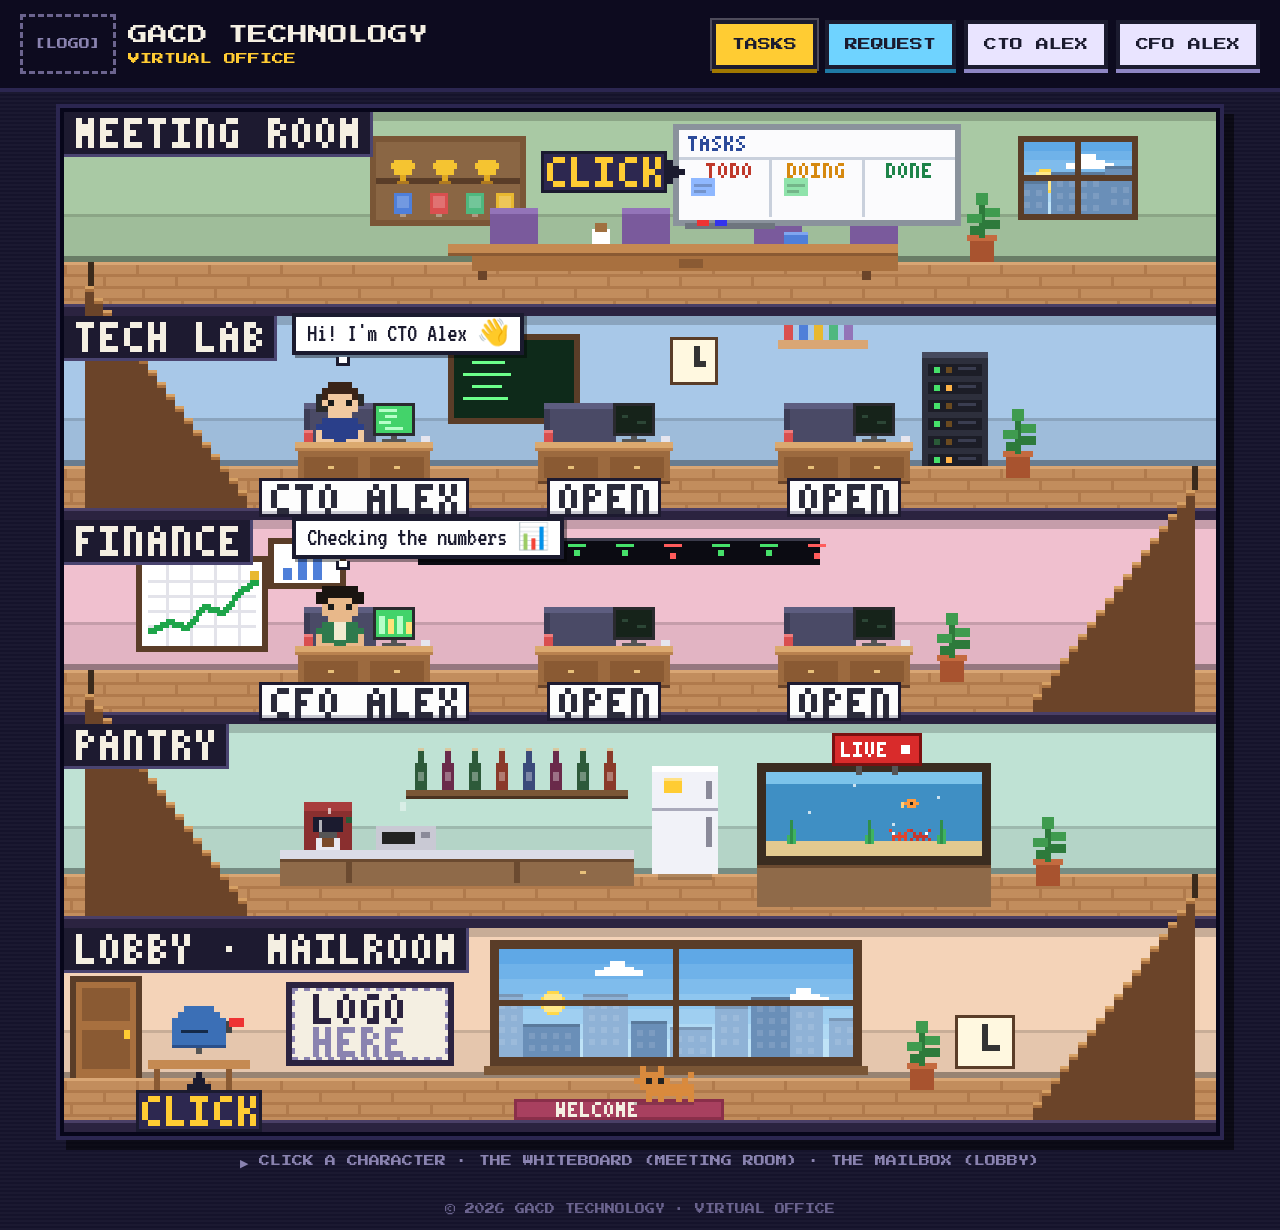
==== index.html @ 8dbf0a9b "Initial commit" ====
<!DOCTYPE html><html lang="en"><head><meta charset="UTF-8"><meta name="viewport" content="width=device-width,initial-scale=1">
<title>GACD Technology — Virtual Office</title><link rel="stylesheet" href="fonts/fonts.css"><link rel="stylesheet" href="styles.css"></head><body>
<header class="top"><div class="logo-slot" title="Logo placeholder — replace with your logo">[LOGO]</div><div class="brand">GACD TECHNOLOGY<small>VIRTUAL OFFICE</small></div>
<nav><button class="pxb" data-open="tasks">TASKS</button><button class="pxb alt" data-open="contact">REQUEST</button><button class="pxb ghost" data-staff="cto">CTO ALEX</button><button class="pxb ghost" data-staff="cfo">CFO ALEX</button></nav></header>
<main><p class="swipe">◀ SWIPE SIDEWAYS TO LOOK AROUND ▶</p>
<div class="stage" id="stage"><div id="world"><canvas id="cv" aria-label="Pixel-art virtual office with CTO Alex and CFO Alex" role="img"></canvas><div id="bubbles"></div></div></div>
<p class="legend">▶ CLICK A CHARACTER · THE WHITEBOARD (MEETING ROOM) · THE MAILBOX (LOBBY)</p></main>
<div id="card" class="card" hidden><button class="x" data-close aria-label="Close">X</button><canvas id="av" width="12" height="13"></canvas><h3 id="c-name"></h3><p id="c-title" class="muted"></p><span class="online"><b class="dot"></b>ONLINE</span><ul id="c-list"></ul><button class="pxb" id="c-assign">ASSIGN A TASK</button></div>
<div class="overlay" id="tasks" hidden><div class="panel wide"><button class="x" data-close aria-label="Close">X</button><h2>TASK BOARD</h2>
<form id="tf" class="row"><input id="tt" placeholder="What needs doing?" required><select id="ta"><option>CTO Alex</option><option>CFO Alex</option></select><button class="pxb">ADD</button></form>
<div class="cols"><div class="col" data-s="todo"><h4>TO DO</h4><div class="list"></div></div><div class="col" data-s="doing"><h4>IN PROGRESS</h4><div class="list"></div></div><div class="col" data-s="done"><h4>DONE</h4><div class="list"></div></div></div>
<p class="muted small">Saved in this browser only.</p></div></div>
<div class="overlay" id="contact" hidden><div class="panel"><button class="x" data-close aria-label="Close">X</button><h2>SEND A REQUEST</h2>
<form id="cf" class="stack"><input name="name" placeholder="Your name" required><input name="email" type="email" placeholder="Email" required><select name="to"><option>CTO Alex</option><option>CFO Alex</option></select><textarea name="msg" placeholder="How can we help?" required></textarea><button class="pxb">SAVE REQUEST</button><p id="cm" class="muted small"></p></form>
<p class="muted small">Phone: [Placeholder] · Email: [Placeholder] · Address: [Placeholder]<br>Requests are stored locally only — nothing is sent.</p></div></div>
<footer>© <span id="y"></span> GACD TECHNOLOGY · VIRTUAL OFFICE</footer>
<script src="app.js"></script></body></html>
---- fonts/fonts.css ----
@font-face{font-family:'Press Start 2P';font-style:normal;font-weight:400;font-display:swap;src:url(e3t4euO8T-267oIAQAu6jDQyK3nVivM.woff2) format('woff2')}
@font-face{font-family:'VT323';font-style:normal;font-weight:400;font-display:swap;src:url(pxiKyp0ihIEF2isfFJU.woff2) format('woff2')}
---- styles.css ----
*{box-sizing:border-box}
body{margin:0;font-family:"VT323",monospace;font-size:26px;line-height:1.1;background:#15132b;background-image:repeating-linear-gradient(0deg,#ffffff07 0 2px,transparent 2px 4px);color:#f4efe2;image-rendering:pixelated}
.top{display:flex;align-items:center;gap:12px;padding:14px 20px;background:#0d0b1f;border-bottom:4px solid #2b2650;flex-wrap:wrap}
.logo-slot{width:96px;height:60px;border:3px dashed #6b648f;display:grid;place-items:center;font:11px "Press Start 2P",monospace;color:#8a83b0}
.brand{font:20px "Press Start 2P",monospace;line-height:1.5}.brand small{display:block;font-size:12px;color:#ffcc33}
nav{margin-left:auto;display:flex;gap:8px;flex-wrap:wrap}
.pxb{font:13px "Press Start 2P",monospace;color:#1b1b2f;background:#ffcc33;border:4px solid #1b1b2f;box-shadow:0 4px 0 #a07800,0 0 0 2px #fff4;padding:14px 16px;min-height:48px;cursor:pointer;text-transform:uppercase;image-rendering:pixelated}
.pxb:hover{background:#ffe07a}.pxb:active{transform:translateY(4px);box-shadow:0 0 0 #a07800}.pxb.alt{background:#6fd3ff;box-shadow:0 4px 0 #1f7aa5}.pxb.ghost{background:#e9e4ff;box-shadow:0 4px 0 #8e86c4}
.stage{position:relative;margin:16px auto 0;width:max-content;max-width:100%;overflow-x:auto;overflow-y:hidden;-webkit-overflow-scrolling:touch;border:4px solid #07061a;box-shadow:0 0 0 4px #2b2650,10px 10px 0 4px #0008;background:#000}
#cv{display:block;image-rendering:pixelated;image-rendering:crisp-edges;image-rendering:pixelated;cursor:default}
#world{position:relative;width:max-content;line-height:0}
#bubbles{position:absolute;inset:0;pointer-events:none;overflow:hidden}
.pb{position:absolute;left:0;top:0;background:#fff;color:#1b1b2f;border:calc(var(--s,2)*1px + 1px) solid #1b1b2f;padding:calc(var(--s,2)*1px) calc(var(--s,2)*3px + 2px) calc(var(--s,2)*1px + 2px);font:calc(var(--s,2)*6px + 8px) "VT323",monospace;white-space:nowrap;box-shadow:3px 3px 0 #0006;display:none;line-height:1}
.pb:after{content:"";position:absolute;left:50%;bottom:calc(var(--s,2)*-3px - 3px);margin-left:calc(var(--tail,0px) - 4px);width:8px;height:6px;background:#fff;border:3px solid #1b1b2f;border-top:0;border-bottom:0;box-shadow:0 3px 0 #1b1b2f}
.pb.on{display:block;animation:pop .18s steps(3)}
.swipe{display:none;text-align:center;font:10px "Press Start 2P",monospace;color:#ffcc33;margin:12px 8px 0;line-height:1.6}
.legend{text-align:center;font:11px "Press Start 2P",monospace;color:#8a83b0;margin:16px 10px;line-height:1.8}
@keyframes pop{from{transform:var(--t) scale(.4)}}
footer{text-align:center;padding:16px;font:10px "Press Start 2P",monospace;color:#6b648f}
.card{position:fixed;z-index:30;width:340px;max-width:calc(100vw - 16px);background:#fff8e1;color:#1b1b2f;border:4px solid #1b1b2f;box-shadow:0 0 0 4px #ffcc33,8px 8px 0 4px #0008;padding:18px;text-align:center}
.card[hidden],.overlay[hidden]{display:none}
.card #av{width:96px;height:104px;image-rendering:pixelated;background:#a8c8e8;border:4px solid #1b1b2f}
.card h3,.panel h2{font:17px "Press Start 2P",monospace;margin:12px 0 6px;line-height:1.4}.panel h2{margin-top:0;font-size:20px}
.muted{color:#6a5f4a;margin:0 0 6px}.small{font-size:23px}.online{color:#1a8f3c;font-size:26px}
.dot{display:inline-block;width:10px;height:10px;background:#22c55e;margin-right:6px;animation:blink 1s steps(2) infinite}
@keyframes blink{50%{opacity:.2}}
.card ul{text-align:left;margin:10px 0 12px;padding-left:24px;font-size:27px}
.x{position:absolute;right:6px;top:6px;border:3px solid #1b1b2f;background:#ff6b6b;color:#fff;width:40px;height:40px;font:13px "Press Start 2P",monospace;cursor:pointer;padding:0}
.overlay{position:fixed;inset:0;background:#07061acc;z-index:40;display:grid;place-items:center;padding:14px}
.panel{position:relative;background:#fff8e1;color:#1b1b2f;border:4px solid #1b1b2f;box-shadow:0 0 0 4px #ffcc33,10px 10px 0 4px #0008;padding:22px;width:min(560px,100%);max-height:90vh;overflow:auto}.panel.wide{width:min(1000px,100%)}
.row{display:flex;gap:8px;flex-wrap:wrap;margin-bottom:14px}.row input{flex:1;min-width:150px}.stack{display:flex;flex-direction:column;gap:10px}
input,select,textarea{font:27px "VT323",monospace;padding:10px;border:3px solid #1b1b2f;background:#fff;color:#1b1b2f;border-radius:0}textarea{min-height:100px}
.cols{display:grid;grid-template-columns:repeat(3,1fr);gap:10px}.col{background:#efe3bf;border:3px solid #1b1b2f;padding:8px;min-height:150px}.col h4{font:13px "Press Start 2P",monospace;margin:0 0 8px}
.task{background:#fff;border:3px solid #1b1b2f;padding:6px;margin-bottom:8px;font-size:26px}
.who{display:inline-block;font:10px "Press Start 2P",monospace;color:#fff;padding:4px 6px;margin:4px 0}.who.cto{background:#2b57c9}.who.cfo{background:#1f8a4c}
.task button{border:2px solid #1b1b2f;background:#ddd;padding:0 8px;margin-right:4px;cursor:pointer;font:24px "VT323",monospace;min-height:36px}
@media(max-width:700px){.top{padding:12px}.brand{font-size:14px}.logo-slot{width:72px;height:46px;font-size:9px}nav{margin-left:0;width:100%;display:grid;grid-template-columns:1fr 1fr}.pxb{font-size:12px;padding:12px 8px}.cols{grid-template-columns:1fr}.card{left:50%!important;top:auto!important;bottom:10px;transform:translateX(-50%)}.stage{margin-top:10px;border-width:0;box-shadow:none;width:100%}.swipe{display:block}.row input{min-width:100%}.legend{font-size:10px}.panel{padding:18px}}
@media(prefers-reduced-motion:reduce){*,*:before,*:after{animation:none!important;transition:none!important}}
.ff .pb.on{animation:none}
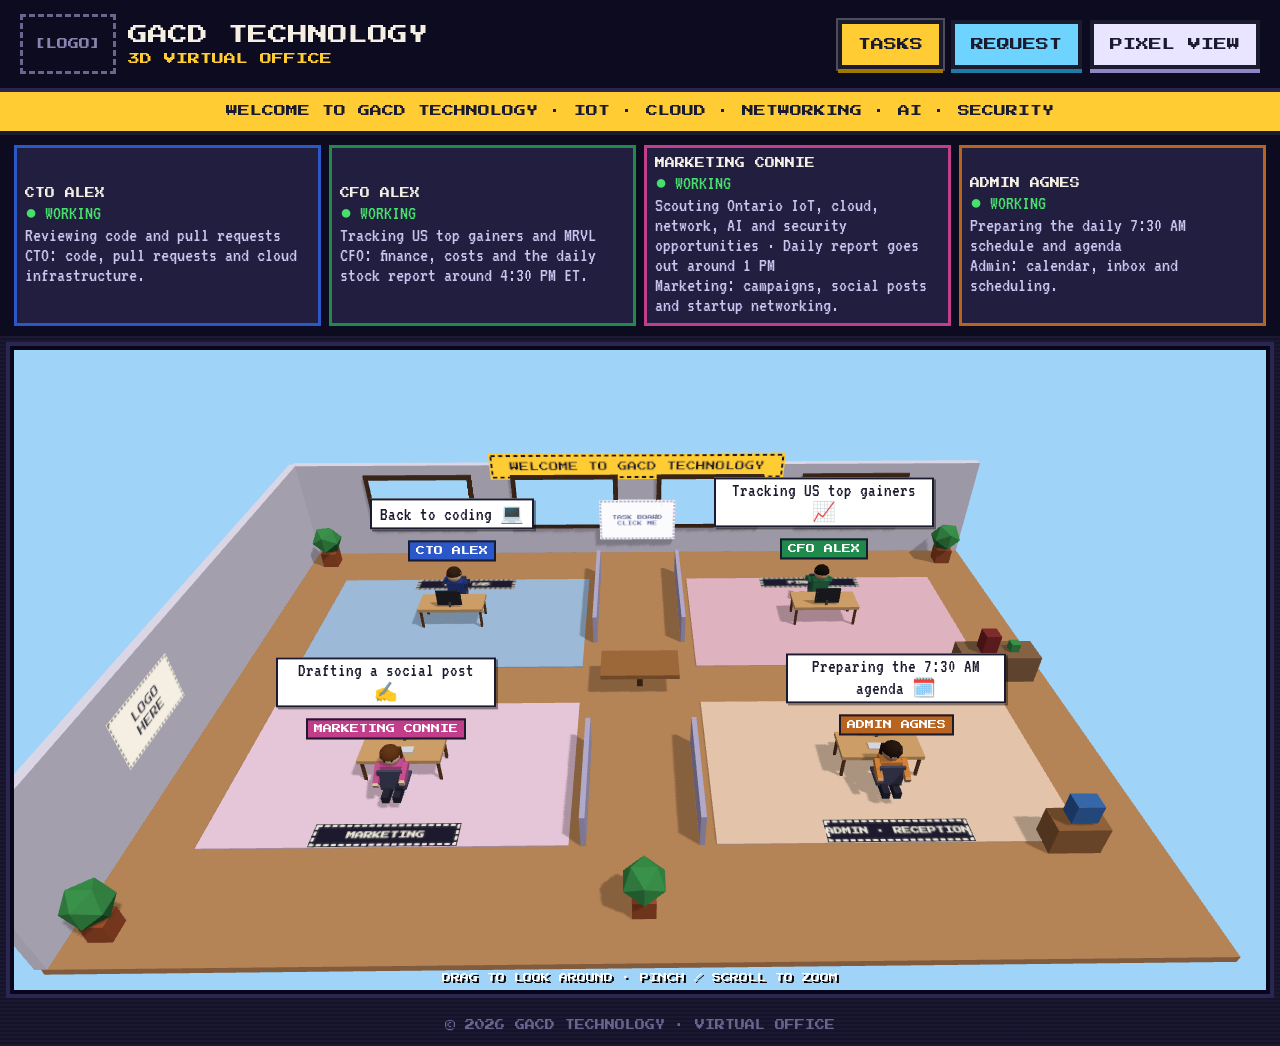
==== commit d2c0fb2f: "3D virtual office (three.js) with full team; pixel view at pixel.html" ====
--- a/index.html
+++ b/index.html
@@ -1,17 +1,16 @@
-<!DOCTYPE html><html lang="en"><head><meta charset="UTF-8"><meta name="viewport" content="width=device-width,initial-scale=1">
-<title>GACD Technology — Virtual Office</title><link rel="stylesheet" href="fonts/fonts.css"><link rel="stylesheet" href="styles.css"></head><body>
-<header class="top"><div class="logo-slot" title="Logo placeholder — replace with your logo">[LOGO]</div><div class="brand">GACD TECHNOLOGY<small>VIRTUAL OFFICE</small></div>
-<nav><button class="pxb" data-open="tasks">TASKS</button><button class="pxb alt" data-open="contact">REQUEST</button><button class="pxb ghost" data-staff="cto">CTO ALEX</button><button class="pxb ghost" data-staff="cfo">CFO ALEX</button></nav></header>
-<main><p class="swipe">◀ SWIPE SIDEWAYS TO LOOK AROUND ▶</p>
-<div class="stage" id="stage"><div id="world"><canvas id="cv" aria-label="Pixel-art virtual office with CTO Alex and CFO Alex" role="img"></canvas><div id="bubbles"></div></div></div>
-<p class="legend">▶ CLICK A CHARACTER · THE WHITEBOARD (MEETING ROOM) · THE MAILBOX (LOBBY)</p></main>
-<div id="card" class="card" hidden><button class="x" data-close aria-label="Close">X</button><canvas id="av" width="12" height="13"></canvas><h3 id="c-name"></h3><p id="c-title" class="muted"></p><span class="online"><b class="dot"></b>ONLINE</span><ul id="c-list"></ul><button class="pxb" id="c-assign">ASSIGN A TASK</button></div>
+<!DOCTYPE html><html lang="en"><head><meta charset="UTF-8"><meta name="viewport" content="width=device-width,initial-scale=1,viewport-fit=cover">
+<title>GACD Technology — 3D Virtual Office</title><link rel="stylesheet" href="fonts/fonts.css"><link rel="stylesheet" href="styles.css"><link rel="stylesheet" href="office3d.css"></head><body>
+<header class="top"><div class="logo-slot" title="Logo placeholder — replace with your logo">[LOGO]</div><div class="brand">GACD TECHNOLOGY<small>3D VIRTUAL OFFICE</small></div>
+<nav><button class="pxb" data-open="tasks">TASKS</button><button class="pxb alt" data-open="contact">REQUEST</button><a class="pxb ghost" href="pixel.html">PIXEL VIEW</a></nav></header>
+<div class="welcome">WELCOME TO GACD TECHNOLOGY · IOT · CLOUD · NETWORKING · AI · SECURITY</div>
+<div id="strip" class="strip" aria-label="Team status"></div>
+<main><div id="view3d"><div id="tags"></div><div class="hint3d">DRAG TO LOOK AROUND · PINCH / SCROLL TO ZOOM</div></div></main>
 <div class="overlay" id="tasks" hidden><div class="panel wide"><button class="x" data-close aria-label="Close">X</button><h2>TASK BOARD</h2>
-<form id="tf" class="row"><input id="tt" placeholder="What needs doing?" required><select id="ta"><option>CTO Alex</option><option>CFO Alex</option></select><button class="pxb">ADD</button></form>
+<form id="tf" class="row"><input id="tt" placeholder="What needs doing?" required><select id="ta"><option>CTO Alex</option><option>CFO Alex</option><option>Marketing Connie</option><option>Admin Agnes</option></select><button class="pxb">ADD</button></form>
 <div class="cols"><div class="col" data-s="todo"><h4>TO DO</h4><div class="list"></div></div><div class="col" data-s="doing"><h4>IN PROGRESS</h4><div class="list"></div></div><div class="col" data-s="done"><h4>DONE</h4><div class="list"></div></div></div>
 <p class="muted small">Saved in this browser only.</p></div></div>
 <div class="overlay" id="contact" hidden><div class="panel"><button class="x" data-close aria-label="Close">X</button><h2>SEND A REQUEST</h2>
-<form id="cf" class="stack"><input name="name" placeholder="Your name" required><input name="email" type="email" placeholder="Email" required><select name="to"><option>CTO Alex</option><option>CFO Alex</option></select><textarea name="msg" placeholder="How can we help?" required></textarea><button class="pxb">SAVE REQUEST</button><p id="cm" class="muted small"></p></form>
+<form id="cf" class="stack"><input name="name" placeholder="Your name" required><input name="email" type="email" placeholder="Email" required><select name="to"><option>CTO Alex</option><option>CFO Alex</option><option>Marketing Connie</option><option>Admin Agnes</option></select><textarea name="msg" placeholder="How can we help?" required></textarea><button class="pxb">SAVE REQUEST</button><p id="cm" class="muted small"></p></form>
 <p class="muted small">Phone: [Placeholder] · Email: [Placeholder] · Address: [Placeholder]<br>Requests are stored locally only — nothing is sent.</p></div></div>
 <footer>© <span id="y"></span> GACD TECHNOLOGY · VIRTUAL OFFICE</footer>
-<script src="app.js"></script></body></html>
+<script type="module" src="office3d.js"></script></body></html>
--- a/office3d.css
+++ b/office3d.css
@@ -0,0 +1,14 @@
+.welcome{background:#ffcc33;color:#1b1b2f;font:12px "Press Start 2P",monospace;text-align:center;padding:10px;line-height:1.6;border-bottom:4px solid #1b1b2f}
+.strip{display:grid;grid-template-columns:repeat(4,1fr);gap:8px;padding:10px 14px;background:#0d0b1f}
+.st{background:#221e40;border:3px solid #4a4470;padding:8px;cursor:pointer;color:#f4efe2;text-align:left;font:22px "VT323",monospace}
+.st b{display:block;font:10px "Press Start 2P",monospace;line-height:1.5}.st i{font-style:normal;color:#46e06a;font-size:20px}.st span{display:block;color:#c9c3ee;font-size:20px}
+#view3d{position:relative;height:min(72vh,760px);min-height:420px;margin:10px;border:4px solid #07061a;box-shadow:0 0 0 4px #2b2650;touch-action:none;overflow:hidden;background:#15132b}
+#view3d canvas{display:block;width:100%!important;height:100%!important}
+#tags{position:absolute;inset:0;pointer-events:none}
+.tag{position:absolute;transform:translate(-50%,-100%);text-align:center;white-space:nowrap}
+.tag .nm{display:inline-block;font:9px "Press Start 2P",monospace;color:#fff;padding:4px 6px;border:2px solid #1b1b2f}
+.tag .bb{display:block;margin:0 auto 4px;background:#fff;color:#1b1b2f;border:2px solid #1b1b2f;padding:2px 8px;font:19px "VT323",monospace;max-width:220px;white-space:normal;box-shadow:2px 2px 0 #0006}
+.hint3d{position:absolute;bottom:8px;left:0;right:0;text-align:center;font:9px "Press Start 2P",monospace;color:#fff;text-shadow:2px 2px #000;pointer-events:none}
+a.pxb{text-decoration:none;display:inline-flex;align-items:center}
+.who.mkt{background:#c23d8a}.who.adm{background:#b8641f}
+@media(max-width:700px){.strip{grid-template-columns:1fr 1fr}#view3d{height:62vh;margin:6px}.tag .bb{font-size:16px;max-width:140px}.welcome{font-size:9px}}
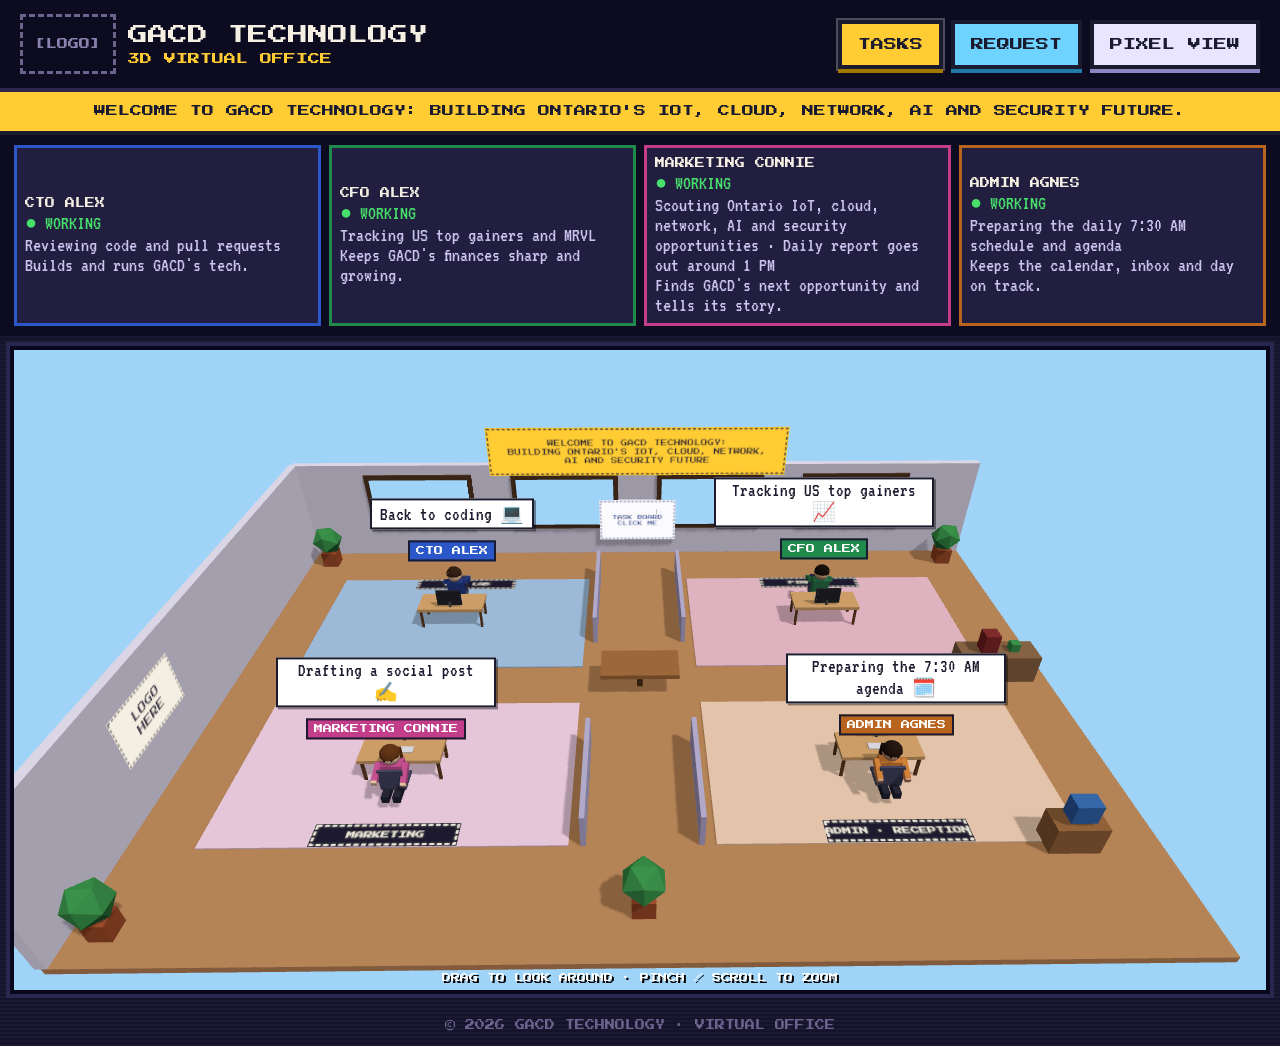
==== commit ae860785: "Connie's welcome/role copy, favicon" ====
--- a/index.html
+++ b/index.html
@@ -1,8 +1,8 @@
 <!DOCTYPE html><html lang="en"><head><meta charset="UTF-8"><meta name="viewport" content="width=device-width,initial-scale=1,viewport-fit=cover">
-<title>GACD Technology — 3D Virtual Office</title><link rel="stylesheet" href="fonts/fonts.css"><link rel="stylesheet" href="styles.css"><link rel="stylesheet" href="office3d.css"></head><body>
+<title>GACD Technology — 3D Virtual Office</title><link rel="icon" href="favicon.svg" type="image/svg+xml"><link rel="stylesheet" href="fonts/fonts.css"><link rel="stylesheet" href="styles.css"><link rel="stylesheet" href="office3d.css"></head><body>
 <header class="top"><div class="logo-slot" title="Logo placeholder — replace with your logo">[LOGO]</div><div class="brand">GACD TECHNOLOGY<small>3D VIRTUAL OFFICE</small></div>
 <nav><button class="pxb" data-open="tasks">TASKS</button><button class="pxb alt" data-open="contact">REQUEST</button><a class="pxb ghost" href="pixel.html">PIXEL VIEW</a></nav></header>
-<div class="welcome">WELCOME TO GACD TECHNOLOGY · IOT · CLOUD · NETWORKING · AI · SECURITY</div>
+<div class="welcome">Welcome to GACD Technology: building Ontario's IoT, cloud, network, AI and security future.</div>
 <div id="strip" class="strip" aria-label="Team status"></div>
 <main><div id="view3d"><div id="tags"></div><div class="hint3d">DRAG TO LOOK AROUND · PINCH / SCROLL TO ZOOM</div></div></main>
 <div class="overlay" id="tasks" hidden><div class="panel wide"><button class="x" data-close aria-label="Close">X</button><h2>TASK BOARD</h2>
--- a/office3d.css
+++ b/office3d.css
@@ -1,4 +1,4 @@
-.welcome{background:#ffcc33;color:#1b1b2f;font:12px "Press Start 2P",monospace;text-align:center;padding:10px;line-height:1.6;border-bottom:4px solid #1b1b2f}
+.welcome{background:#ffcc33;color:#1b1b2f;text-transform:uppercase;font:12px "Press Start 2P",monospace;text-align:center;padding:10px;line-height:1.6;border-bottom:4px solid #1b1b2f}
 .strip{display:grid;grid-template-columns:repeat(4,1fr);gap:8px;padding:10px 14px;background:#0d0b1f}
 .st{background:#221e40;border:3px solid #4a4470;padding:8px;cursor:pointer;color:#f4efe2;text-align:left;font:22px "VT323",monospace}
 .st b{display:block;font:10px "Press Start 2P",monospace;line-height:1.5}.st i{font-style:normal;color:#46e06a;font-size:20px}.st span{display:block;color:#c9c3ee;font-size:20px}
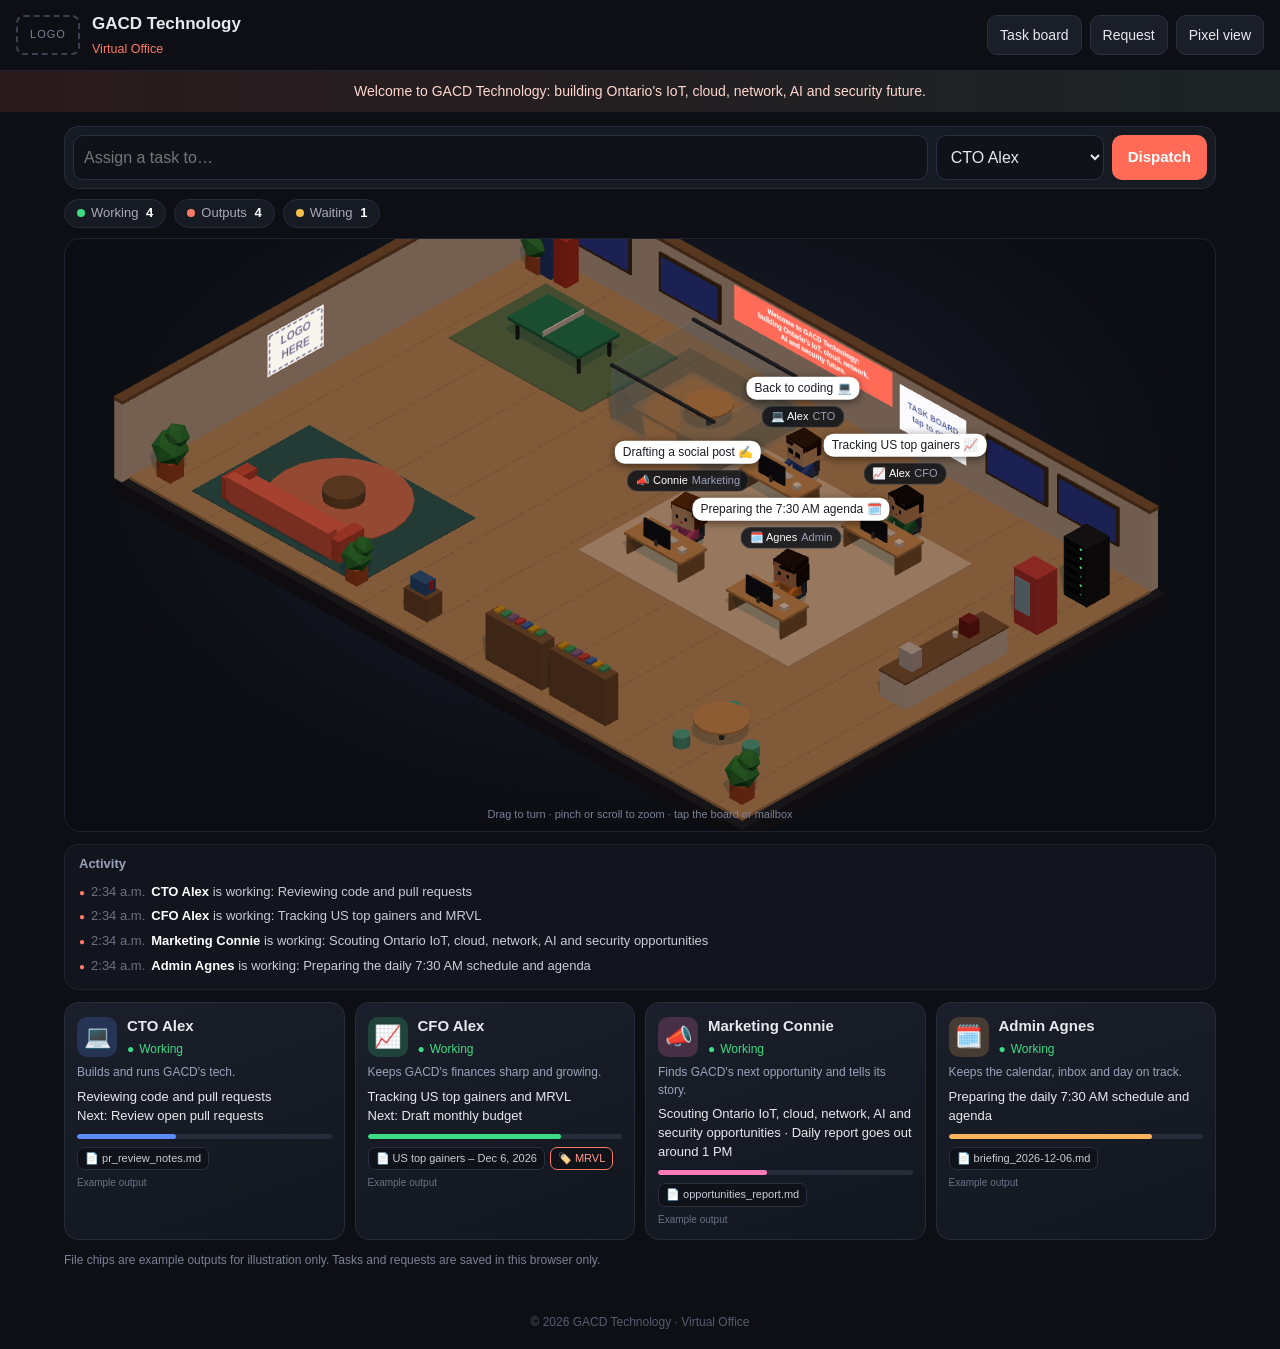
==== commit 872ed1bf: "Isometric dark restyle: command bar, activity log, agent cards" ====
--- a/index.html
+++ b/index.html
@@ -1,16 +1,21 @@
-<!DOCTYPE html><html lang="en"><head><meta charset="UTF-8"><meta name="viewport" content="width=device-width,initial-scale=1,viewport-fit=cover">
-<title>GACD Technology — 3D Virtual Office</title><link rel="icon" href="favicon.svg" type="image/svg+xml"><link rel="stylesheet" href="fonts/fonts.css"><link rel="stylesheet" href="styles.css"><link rel="stylesheet" href="office3d.css"></head><body>
-<header class="top"><div class="logo-slot" title="Logo placeholder — replace with your logo">[LOGO]</div><div class="brand">GACD TECHNOLOGY<small>3D VIRTUAL OFFICE</small></div>
-<nav><button class="pxb" data-open="tasks">TASKS</button><button class="pxb alt" data-open="contact">REQUEST</button><a class="pxb ghost" href="pixel.html">PIXEL VIEW</a></nav></header>
-<div class="welcome">Welcome to GACD Technology: building Ontario's IoT, cloud, network, AI and security future.</div>
-<div id="strip" class="strip" aria-label="Team status"></div>
-<main><div id="view3d"><div id="tags"></div><div class="hint3d">DRAG TO LOOK AROUND · PINCH / SCROLL TO ZOOM</div></div></main>
-<div class="overlay" id="tasks" hidden><div class="panel wide"><button class="x" data-close aria-label="Close">X</button><h2>TASK BOARD</h2>
-<form id="tf" class="row"><input id="tt" placeholder="What needs doing?" required><select id="ta"><option>CTO Alex</option><option>CFO Alex</option><option>Marketing Connie</option><option>Admin Agnes</option></select><button class="pxb">ADD</button></form>
-<div class="cols"><div class="col" data-s="todo"><h4>TO DO</h4><div class="list"></div></div><div class="col" data-s="doing"><h4>IN PROGRESS</h4><div class="list"></div></div><div class="col" data-s="done"><h4>DONE</h4><div class="list"></div></div></div>
-<p class="muted small">Saved in this browser only.</p></div></div>
-<div class="overlay" id="contact" hidden><div class="panel"><button class="x" data-close aria-label="Close">X</button><h2>SEND A REQUEST</h2>
-<form id="cf" class="stack"><input name="name" placeholder="Your name" required><input name="email" type="email" placeholder="Email" required><select name="to"><option>CTO Alex</option><option>CFO Alex</option><option>Marketing Connie</option><option>Admin Agnes</option></select><textarea name="msg" placeholder="How can we help?" required></textarea><button class="pxb">SAVE REQUEST</button><p id="cm" class="muted small"></p></form>
-<p class="muted small">Phone: [Placeholder] · Email: [Placeholder] · Address: [Placeholder]<br>Requests are stored locally only — nothing is sent.</p></div></div>
-<footer>© <span id="y"></span> GACD TECHNOLOGY · VIRTUAL OFFICE</footer>
+<!DOCTYPE html><html lang="en"><head><meta charset="UTF-8"><meta name="viewport" content="width=device-width,initial-scale=1,viewport-fit=cover"><meta name="theme-color" content="#0d0f14">
+<title>GACD Technology — Virtual Office</title><link rel="icon" href="favicon.svg" type="image/svg+xml"><link rel="stylesheet" href="office3d.css"></head><body>
+<header class="hd"><div class="logo-slot" title="Logo placeholder — replace with your logo">LOGO</div><div class="brand"><b>GACD Technology</b><small>Virtual Office</small></div>
+<nav><button class="nb" data-open="tasks">Task board</button><button class="nb" data-open="contact">Request</button><a class="nb" href="pixel.html">Pixel view</a></nav></header>
+<p class="welcome">Welcome to GACD Technology: building Ontario's IoT, cloud, network, AI and security future.</p>
+<section class="wrap">
+<form id="cmd" class="cmd"><input id="cmdt" placeholder="Assign a task to…" required aria-label="Task"><select id="cmda" aria-label="Assign to"><option>CTO Alex</option><option>CFO Alex</option><option>Marketing Connie</option><option>Admin Agnes</option></select><button class="disp">Dispatch</button></form>
+<div class="chips"><span class="chip"><i class="d g"></i>Working <b id="nW">0</b></span><span class="chip"><i class="d o"></i>Outputs <b id="nO">0</b></span><span class="chip"><i class="d y"></i>Waiting <b id="nT">0</b></span></div>
+<div id="view3d"><div id="tags"></div><div class="hint3d">Drag to turn · pinch or scroll to zoom · tap the board or mailbox</div></div>
+<div class="log"><h3>Activity</h3><ul id="log"></ul></div>
+<div id="cards" class="cards"></div>
+<p class="note">File chips are example outputs for illustration only. Tasks and requests are saved in this browser only.</p>
+</section>
+<div class="overlay" id="tasks" hidden><div class="panel wide"><button class="x" data-close aria-label="Close">✕</button><h2>Task board</h2>
+<form id="tf" class="row"><input id="tt" placeholder="What needs doing?" required><select id="ta"><option>CTO Alex</option><option>CFO Alex</option><option>Marketing Connie</option><option>Admin Agnes</option></select><button class="disp">Add</button></form>
+<div class="cols"><div class="col" data-s="todo"><h4>To do</h4><div class="list"></div></div><div class="col" data-s="doing"><h4>In progress</h4><div class="list"></div></div><div class="col" data-s="done"><h4>Done</h4><div class="list"></div></div></div></div></div>
+<div class="overlay" id="contact" hidden><div class="panel"><button class="x" data-close aria-label="Close">✕</button><h2>Send a request</h2>
+<form id="cf" class="stack"><input name="name" placeholder="Your name" required><input name="email" type="email" placeholder="Email" required><select name="to"><option>CTO Alex</option><option>CFO Alex</option><option>Marketing Connie</option><option>Admin Agnes</option></select><textarea name="msg" placeholder="How can we help?" required></textarea><button class="disp">Save request</button><p id="cm" class="muted"></p></form>
+<p class="muted">Phone: [Placeholder] · Email: [Placeholder] · Address: [Placeholder]<br>Requests are stored locally only — nothing is sent.</p></div></div>
+<footer>© <span id="y"></span> GACD Technology · Virtual Office</footer>
 <script type="module" src="office3d.js"></script></body></html>
--- a/office3d.css
+++ b/office3d.css
@@ -1,14 +1,48 @@
-.welcome{background:#ffcc33;color:#1b1b2f;text-transform:uppercase;font:12px "Press Start 2P",monospace;text-align:center;padding:10px;line-height:1.6;border-bottom:4px solid #1b1b2f}
-.strip{display:grid;grid-template-columns:repeat(4,1fr);gap:8px;padding:10px 14px;background:#0d0b1f}
-.st{background:#221e40;border:3px solid #4a4470;padding:8px;cursor:pointer;color:#f4efe2;text-align:left;font:22px "VT323",monospace}
-.st b{display:block;font:10px "Press Start 2P",monospace;line-height:1.5}.st i{font-style:normal;color:#46e06a;font-size:20px}.st span{display:block;color:#c9c3ee;font-size:20px}
-#view3d{position:relative;height:min(72vh,760px);min-height:420px;margin:10px;border:4px solid #07061a;box-shadow:0 0 0 4px #2b2650;touch-action:none;overflow:hidden;background:#15132b}
+*{box-sizing:border-box}
+body{margin:0;background:#0d0f14;color:#e8e9ee;font:15px/1.45 -apple-system,BlinkMacSystemFont,"Segoe UI",Roboto,sans-serif;-webkit-text-size-adjust:100%}
+.hd{display:flex;align-items:center;gap:12px;padding:12px 16px;border-bottom:1px solid #1f2330;flex-wrap:wrap;padding-top:max(12px,env(safe-area-inset-top))}
+.logo-slot{width:64px;height:40px;border:2px dashed #3a4052;border-radius:8px;display:grid;place-items:center;font-size:11px;color:#7a8196;letter-spacing:1px}
+.brand b{display:block;font-size:17px}.brand small{color:#ff7a66}
+nav{margin-left:auto;display:flex;gap:8px;flex-wrap:wrap}
+.nb{background:#1a1e29;color:#e8e9ee;border:1px solid #2a3040;border-radius:10px;padding:9px 12px;font:inherit;font-size:14px;cursor:pointer;text-decoration:none;min-height:40px;display:inline-flex;align-items:center}
+.welcome{margin:0;padding:10px 16px;text-align:center;color:#ffd7cf;background:linear-gradient(90deg,#2a1a1d,#1c2426);font-size:14px}
+.wrap{max-width:1180px;margin:0 auto;padding:14px}
+.cmd{display:flex;gap:8px;background:#161a23;border:1px solid #262c3a;border-radius:14px;padding:8px}
+.cmd input{flex:1;min-width:0}.cmd input,.cmd select,.row input,.row select,.stack input,.stack select,.stack textarea{background:#0f1219;color:#e8e9ee;border:1px solid #2a3040;border-radius:10px;padding:10px;font:inherit;font-size:16px}
+.disp{background:#ff6b57;color:#fff;border:0;border-radius:10px;padding:10px 16px;font:inherit;font-weight:600;cursor:pointer;min-height:42px}
+.chips{display:flex;gap:8px;margin:10px 0;flex-wrap:wrap}.chip{background:#161a23;border:1px solid #262c3a;border-radius:999px;padding:4px 12px;font-size:13px;color:#aab}
+.chip b{color:#fff;margin-left:4px}.d{display:inline-block;width:8px;height:8px;border-radius:50%;margin-right:6px}.d.g{background:#3ddc84}.d.o{background:#ff7a66}.d.y{background:#f5c04a}
+#view3d{position:relative;height:min(66vh,680px);min-height:380px;border-radius:16px;overflow:hidden;background:radial-gradient(ellipse at 50% 40%,#1b2030,#0b0d12 70%);touch-action:none;border:1px solid #1f2330}
 #view3d canvas{display:block;width:100%!important;height:100%!important}
 #tags{position:absolute;inset:0;pointer-events:none}
 .tag{position:absolute;transform:translate(-50%,-100%);text-align:center;white-space:nowrap}
-.tag .nm{display:inline-block;font:9px "Press Start 2P",monospace;color:#fff;padding:4px 6px;border:2px solid #1b1b2f}
-.tag .bb{display:block;margin:0 auto 4px;background:#fff;color:#1b1b2f;border:2px solid #1b1b2f;padding:2px 8px;font:19px "VT323",monospace;max-width:220px;white-space:normal;box-shadow:2px 2px 0 #0006}
-.hint3d{position:absolute;bottom:8px;left:0;right:0;text-align:center;font:9px "Press Start 2P",monospace;color:#fff;text-shadow:2px 2px #000;pointer-events:none}
-a.pxb{text-decoration:none;display:inline-flex;align-items:center}
-.who.mkt{background:#c23d8a}.who.adm{background:#b8641f}
-@media(max-width:700px){.strip{grid-template-columns:1fr 1fr}#view3d{height:62vh;margin:6px}.tag .bb{font-size:16px;max-width:140px}.welcome{font-size:9px}}
+.pill{display:inline-flex;align-items:center;gap:4px;background:#11141bdd;color:#fff;border:1px solid #ffffff22;border-radius:999px;padding:2px 8px;font-size:11px}
+.pill em{font-style:normal;color:#9aa3b8}
+.bb{display:block;margin:0 auto 4px;background:#fff;color:#1b1e27;border-radius:10px;padding:3px 8px;font-size:12px;max-width:200px;white-space:normal;box-shadow:0 2px 8px #0008;transition:opacity .3s}
+.bb.off{opacity:0}
+.hint3d{position:absolute;bottom:8px;left:0;right:0;text-align:center;font-size:11px;color:#7a8196;pointer-events:none}
+.log{margin-top:12px;background:#12151d;border:1px solid #1f2330;border-radius:14px;padding:10px 14px}
+.log h3{margin:0 0 6px;font-size:13px;color:#9aa3b8;font-weight:600}.log ul{list-style:none;margin:0;padding:0;max-height:150px;overflow:auto}
+.log li{font-size:13px;padding:3px 0;color:#c9ccd6}.log li:before{content:"●";color:#ff7a66;margin-right:6px;font-size:10px}.log li b{color:#fff}.log time{color:#6b7286;margin-right:6px}
+.cards{display:grid;grid-template-columns:repeat(4,1fr);gap:10px;margin-top:12px}
+.card{border-radius:14px;padding:12px;border:1px solid #262c3a;background:linear-gradient(160deg,#1a1f2b,#12161e);cursor:pointer}
+.ch{display:flex;gap:10px;align-items:center}.av{width:40px;height:40px;border-radius:10px;display:grid;place-items:center;font-size:22px}
+.card h4{margin:0;font-size:15px}.card .role{color:#9aa3b8;font-size:12px;margin:6px 0}
+.state{font-size:12px;color:#3ddc84}.state:before{content:"●";margin-right:5px}
+.cur{white-space:pre-line;font-size:13px;margin:4px 0 8px;min-height:36px}
+.bar{height:5px;border-radius:9px;background:#262c3a;overflow:hidden}.bar i{display:block;height:100%;border-radius:9px;transition:width .5s}
+.files{display:flex;flex-wrap:wrap;gap:5px;margin-top:8px}.file{font-size:11px;background:#0f1219;border:1px solid #2a3040;border-radius:7px;padding:3px 7px;color:#c9ccd6}.file.tag2{border-color:#ff7a66;color:#ff9a8a}
+.ex{font-size:10px;color:#6b7286;margin-top:6px}
+.note,.muted{color:#7a8196;font-size:12px}
+.overlay{position:fixed;inset:0;background:#05060acc;z-index:40;display:grid;place-items:center;padding:12px}.overlay[hidden]{display:none}
+.panel{position:relative;background:#151922;border:1px solid #2a3040;border-radius:16px;padding:18px;width:min(540px,100%);max-height:90vh;overflow:auto}.panel.wide{width:min(980px,100%)}.panel h2{margin:0 0 12px;font-size:18px}
+.x{position:absolute;right:10px;top:10px;background:#262c3a;color:#fff;border:0;border-radius:8px;width:36px;height:36px;cursor:pointer}
+.row{display:flex;gap:8px;flex-wrap:wrap;margin-bottom:12px}.row input{flex:1;min-width:150px}.stack{display:flex;flex-direction:column;gap:10px}.stack textarea{min-height:90px}
+.cols{display:grid;grid-template-columns:repeat(3,1fr);gap:10px}.col{background:#0f1219;border:1px solid #262c3a;border-radius:12px;padding:8px;min-height:140px}.col h4{margin:0 0 8px;font-size:13px;color:#9aa3b8}
+.task{background:#1a1f2b;border-radius:10px;padding:8px;margin-bottom:8px;font-size:14px}
+.who{display:inline-block;font-size:11px;color:#fff;padding:2px 7px;border-radius:999px;margin:4px 0}.who.cto{background:#2b57c9}.who.cfo{background:#1f8a4c}.who.mkt{background:#c23d8a}.who.adm{background:#b8641f}
+.task button{background:#262c3a;color:#fff;border:0;border-radius:6px;padding:2px 9px;margin-right:4px;cursor:pointer;min-height:30px}
+footer{text-align:center;color:#565d70;font-size:12px;padding:18px}
+@media(max-width:900px){.cards{grid-template-columns:1fr 1fr}}
+@media(max-width:600px){nav{margin-left:0;width:100%}.nb{flex:1;justify-content:center}.cmd{flex-wrap:wrap}.cmd input{flex-basis:100%}.cmd select{flex:1}#view3d{height:58vh;min-height:340px}.cards{grid-template-columns:1fr}.cols{grid-template-columns:1fr}.welcome{font-size:13px}}
+@media(prefers-reduced-motion:reduce){*{transition:none!important;animation:none!important}}
